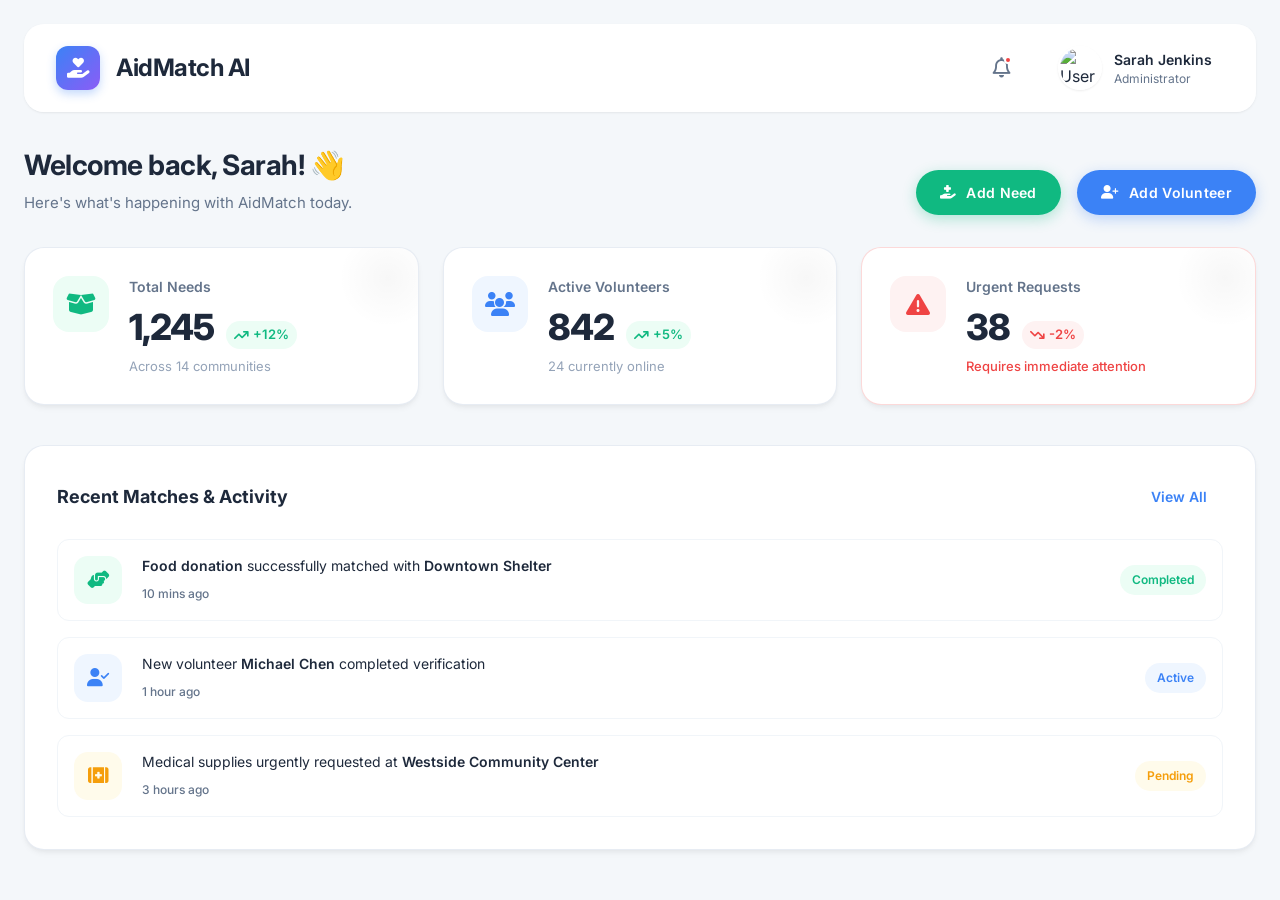
==== index.html @ 8512e65d "UI almost done" ====
<!DOCTYPE html>
<html lang="en">

<head>
    <meta charset="UTF-8">
    <meta name="viewport" content="width=device-width, initial-scale=1.0">
    <title>AidMatch AI Dashboard</title>
    <meta name="description" content="Dashboard for AidMatch AI social impact application.">
    <!-- Google Fonts -->
    <link rel="preconnect" href="https://fonts.googleapis.com">
    <link rel="preconnect" href="https://fonts.gstatic.com" crossorigin>
    <link href="https://fonts.googleapis.com/css2?family=Inter:wght@300;400;500;600;700&display=swap" rel="stylesheet">
    <!-- FontAwesome Icons -->
    <link rel="stylesheet" href="https://cdnjs.cloudflare.com/ajax/libs/font-awesome/6.4.0/css/all.min.css">
    <!-- Custom CSS -->
    <link rel="stylesheet" href="styles.css">
</head>

<body>
    <div class="dashboard-container">
        <!-- Dashboard Header -->
        <header class="dashboard-header">
            <div class="logo">
                <div class="logo-icon-bg">
                    <i class="fa-solid fa-hand-holding-heart icon-logo"></i>
                </div>
                <h1>AidMatch AI</h1>
            </div>
            <div class="header-actions">
                <button class="icon-btn" aria-label="Notifications">
                    <i class="fa-regular fa-bell"></i>
                    <span class="notification-badge"></span>
                </button>
                <div class="user-profile">
                    <img src="https://i.pravatar.cc/150?img=47" alt="User Avatar" class="avatar">
                    <div class="user-info">
                        <span class="user-name">Sarah Jenkins</span>
                        <span class="user-role">Administrator</span>
                    </div>
                </div>
            </div>
        </header>

        <!-- Main Content Area -->
        <main class="dashboard-main">
            <div class="main-header">
                <div class="greeting">
                    <h2>Welcome back, Sarah! 👋</h2>
                    <p>Here's what's happening with AidMatch today.</p>
                </div>
                <div class="action-buttons">
                    <a href="add-need.html" class="btn btn-secondary" style="text-decoration: none;">
                        <i class="fa-solid fa-hand-holding-medical"></i> Add Need
                    </a>
                    <a href="add-volunteer.html" class="btn btn-primary" style="text-decoration: none;">
                        <i class="fa-solid fa-user-plus"></i> Add Volunteer
                    </a>
                </div>
            </div>

            <!-- Statistics Cards -->
            <div class="cards-grid">
                <!-- Card 1: Total Needs -->
                <a href="needs-list.html" class="stat-card" style="text-decoration: none; color: inherit;">
                    <div class="card-icon need-icon">
                        <i class="fa-solid fa-box-open"></i>
                    </div>
                    <div class="card-content">
                        <h3>Total Needs</h3>
                        <div class="stat-row">
                            <p class="stat-number">1,245</p>
                            <span class="stat-trend positive">
                                <i class="fa-solid fa-arrow-trend-up"></i> +12%
                            </span>
                        </div>
                        <p class="stat-subtitle">Across 14 communities</p>
                    </div>
                </a>

                <!-- Card 2: Active Volunteers -->
                <div class="stat-card">
                    <div class="card-icon volunteer-icon">
                        <i class="fa-solid fa-users"></i>
                    </div>
                    <div class="card-content">
                        <h3>Active Volunteers</h3>
                        <div class="stat-row">
                            <p class="stat-number">842</p>
                            <span class="stat-trend positive">
                                <i class="fa-solid fa-arrow-trend-up"></i> +5%
                            </span>
                        </div>
                        <p class="stat-subtitle">24 currently online</p>
                    </div>
                </div>

                <!-- Card 3: Urgent Requests -->
                <div class="stat-card urgent-card">
                    <div class="card-icon urgent-icon">
                        <i class="fa-solid fa-triangle-exclamation"></i>
                    </div>
                    <div class="card-content">
                        <h3>Urgent Requests</h3>
                        <div class="stat-row">
                            <p class="stat-number">38</p>
                            <span class="stat-trend negative">
                                <i class="fa-solid fa-arrow-trend-down"></i> -2%
                            </span>
                        </div>
                        <p class="stat-subtitle text-danger">Requires immediate attention</p>
                    </div>
                </div>
            </div>

            <!-- Recent Activity Area -->
            <div class="dashboard-content-area">
                <div class="section-header">
                    <h3>Recent Matches & Activity</h3>
                    <a href="needs-list.html" class="btn-text" style="text-decoration: none;">View All</a>
                </div>
                <ul class="activity-list">
                    <li>
                        <div class="activity-icon match"><i class="fa-solid fa-handshake-angle"></i></div>
                        <div class="activity-details">
                            <p><strong>Food donation</strong> successfully matched with <strong>Downtown
                                    Shelter</strong></p>
                            <span class="time">10 mins ago</span>
                        </div>
                        <div class="activity-status status-completed">Completed</div>
                    </li>
                    <li>
                        <div class="activity-icon new"><i class="fa-solid fa-user-check"></i></div>
                        <div class="activity-details">
                            <p>New volunteer <strong>Michael Chen</strong> completed verification</p>
                            <span class="time">1 hour ago</span>
                        </div>
                        <div class="activity-status status-active">Active</div>
                    </li>
                    <li>
                        <div class="activity-icon warning"><i class="fa-solid fa-kit-medical"></i></div>
                        <div class="activity-details">
                            <p>Medical supplies urgently requested at <strong>Westside Community Center</strong></p>
                            <span class="time">3 hours ago</span>
                        </div>
                        <div class="activity-status status-pending">Pending</div>
                    </li>
                </ul>
            </div>
        </main>
    </div>
    <script src="script.js"></script>
</body>

</html>
---- styles.css ----
:root {
    /* Soft, Modern Color Palette */
    --bg-color: #f4f7fa;
    --card-bg: #ffffff;
    
    /* Text Colors */
    --text-main: #1e293b;
    --text-muted: #64748b;
    --text-light: #94a3b8;
    
    /* Brand Colors */
    --primary: #3b82f6; /* Modern Blue */
    --primary-hover: #2563eb;
    --primary-light: #eff6ff;
    
    --secondary: #10b981; /* Soft Emerald Green for Needs */
    --secondary-hover: #059669;
    --secondary-light: #ecfdf5;
    
    /* Status Colors */
    --success: #10b981;
    --success-bg: #ecfdf5;
    --warning: #f59e0b;
    --warning-bg: #fffbeb;
    --danger: #ef4444;
    --danger-bg: #fef2f2;
    --info: #3b82f6;
    --info-bg: #eff6ff;

    /* Shadows & Effects */
    --shadow-sm: 0 1px 3px rgba(0,0,0,0.05), 0 1px 2px rgba(0,0,0,0.03);
    --shadow-md: 0 4px 6px -1px rgba(0,0,0,0.05), 0 2px 4px -1px rgba(0,0,0,0.03);
    --shadow-lg: 0 10px 15px -3px rgba(0,0,0,0.05), 0 4px 6px -2px rgba(0,0,0,0.02);
    --shadow-hover: 0 20px 25px -5px rgba(0,0,0,0.08), 0 10px 10px -5px rgba(0,0,0,0.04);
    
    /* Layout */
    --radius-md: 12px;
    --radius-lg: 20px;
    --radius-full: 9999px;
    --transition: all 0.3s cubic-bezier(0.4, 0, 0.2, 1);
}

* {
    margin: 0;
    padding: 0;
    box-sizing: border-box;
}

body {
    font-family: 'Inter', -apple-system, BlinkMacSystemFont, sans-serif;
    background-color: var(--bg-color);
    color: var(--text-main);
    line-height: 1.5;
    -webkit-font-smoothing: antialiased;
    -moz-osx-font-smoothing: grayscale;
}

.dashboard-container {
    max-width: 1280px;
    margin: 0 auto;
    padding: 24px;
    min-height: 100vh;
    display: flex;
    flex-direction: column;
}

/* Header Styles */
.dashboard-header {
    background-color: var(--card-bg);
    border-radius: var(--radius-lg);
    padding: 16px 32px;
    display: flex;
    justify-content: space-between;
    align-items: center;
    box-shadow: var(--shadow-sm);
    margin-bottom: 32px;
    position: sticky;
    top: 24px;
    z-index: 10;
    backdrop-filter: blur(10px);
    background-color: rgba(255, 255, 255, 0.95);
}

.logo {
    display: flex;
    align-items: center;
    gap: 16px;
}

.logo-icon-bg {
    background: linear-gradient(135deg, var(--primary), #8b5cf6);
    width: 44px;
    height: 44px;
    border-radius: var(--radius-md);
    display: flex;
    justify-content: center;
    align-items: center;
    box-shadow: 0 4px 10px rgba(59, 130, 246, 0.3);
}

.icon-logo {
    font-size: 20px;
    color: white;
}

.logo h1 {
    font-size: 24px;
    font-weight: 700;
    color: var(--text-main);
    letter-spacing: -0.5px;
}

.header-actions {
    display: flex;
    align-items: center;
    gap: 24px;
}

.icon-btn {
    background: transparent;
    border: none;
    color: var(--text-muted);
    font-size: 20px;
    cursor: pointer;
    position: relative;
    transition: var(--transition);
    width: 40px;
    height: 40px;
    border-radius: 50%;
    display: flex;
    align-items: center;
    justify-content: center;
}

.icon-btn:hover {
    background-color: var(--bg-color);
    color: var(--primary);
}

.notification-badge {
    position: absolute;
    top: 8px;
    right: 10px;
    width: 8px;
    height: 8px;
    background-color: var(--danger);
    border-radius: 50%;
    border: 2px solid var(--card-bg);
}

.user-profile {
    display: flex;
    align-items: center;
    gap: 12px;
    cursor: pointer;
    padding: 6px 12px;
    border-radius: var(--radius-full);
    transition: var(--transition);
}

.user-profile:hover {
    background-color: var(--bg-color);
}

.avatar {
    width: 44px;
    height: 44px;
    border-radius: 50%;
    object-fit: cover;
    border: 2px solid white;
    box-shadow: var(--shadow-sm);
}

.user-info {
    display: flex;
    flex-direction: column;
}

.user-name {
    font-weight: 600;
    font-size: 14px;
    color: var(--text-main);
}

.user-role {
    font-size: 12px;
    color: var(--text-muted);
}

/* Main Content Styles */
.main-header {
    display: flex;
    justify-content: space-between;
    align-items: flex-end;
    margin-bottom: 32px;
}

.greeting h2 {
    font-size: 28px;
    font-weight: 700;
    margin-bottom: 6px;
    letter-spacing: -0.5px;
}

.greeting p {
    color: var(--text-muted);
    font-size: 15px;
}

.action-buttons {
    display: flex;
    gap: 16px;
}

.btn {
    padding: 12px 24px;
    border: none;
    border-radius: var(--radius-full);
    font-weight: 600;
    font-size: 14px;
    cursor: pointer;
    display: flex;
    align-items: center;
    gap: 10px;
    transition: var(--transition);
    font-family: inherit;
    letter-spacing: 0.3px;
}

.btn:active {
    transform: scale(0.96);
}

.btn-primary {
    background-color: var(--primary);
    color: white;
    box-shadow: 0 4px 14px rgba(59, 130, 246, 0.3);
}

.btn-primary:hover {
    background-color: var(--primary-hover);
    box-shadow: 0 6px 20px rgba(59, 130, 246, 0.4);
    transform: translateY(-2px);
}

.btn-secondary {
    background-color: var(--secondary);
    color: white;
    box-shadow: 0 4px 14px rgba(16, 185, 129, 0.3);
}

.btn-secondary:hover {
    background-color: var(--secondary-hover);
    box-shadow: 0 6px 20px rgba(16, 185, 129, 0.4);
    transform: translateY(-2px);
}

.btn-text {
    background: transparent;
    border: none;
    color: var(--primary);
    font-weight: 600;
    cursor: pointer;
    font-size: 14px;
    padding: 8px 16px;
    border-radius: var(--radius-md);
    transition: var(--transition);
}

.btn-text:hover {
    background-color: var(--primary-light);
}

/* Cards Grid */
.cards-grid {
    display: grid;
    grid-template-columns: repeat(auto-fit, minmax(320px, 1fr));
    gap: 24px;
    margin-bottom: 40px;
}

.stat-card {
    background-color: var(--card-bg);
    border-radius: var(--radius-lg);
    padding: 28px;
    display: flex;
    align-items: flex-start;
    gap: 20px;
    box-shadow: var(--shadow-md);
    transition: var(--transition);
    border: 1px solid rgba(226, 232, 240, 0.8);
    position: relative;
    overflow: hidden;
}

/* Decorative background glow */
.stat-card::before {
    content: '';
    position: absolute;
    top: -20px;
    right: -20px;
    width: 100px;
    height: 100px;
    border-radius: 50%;
    background: radial-gradient(circle, rgba(0,0,0,0.03) 0%, rgba(255,255,255,0) 70%);
    z-index: 0;
}

.stat-card:hover {
    transform: translateY(-5px);
    box-shadow: var(--shadow-hover);
    border-color: var(--primary-light);
}

.card-icon {
    width: 56px;
    height: 56px;
    border-radius: 16px;
    display: flex;
    justify-content: center;
    align-items: center;
    font-size: 24px;
    position: relative;
    z-index: 1;
}

.need-icon {
    background-color: var(--secondary-light);
    color: var(--secondary);
}

.volunteer-icon {
    background-color: var(--info-bg);
    color: var(--info);
}

.urgent-icon {
    background-color: var(--danger-bg);
    color: var(--danger);
}

.card-content {
    flex: 1;
    position: relative;
    z-index: 1;
}

.card-content h3 {
    font-size: 14px;
    color: var(--text-muted);
    font-weight: 600;
    margin-bottom: 12px;
}

.stat-row {
    display: flex;
    align-items: baseline;
    gap: 12px;
    margin-bottom: 8px;
}

.stat-number {
    font-size: 36px;
    font-weight: 800;
    color: var(--text-main);
    line-height: 1;
    letter-spacing: -1px;
}

.stat-trend {
    font-size: 13px;
    font-weight: 600;
    display: flex;
    align-items: center;
    gap: 4px;
    padding: 4px 8px;
    border-radius: var(--radius-full);
}

.stat-trend.positive {
    background-color: var(--success-bg);
    color: var(--success);
}

.stat-trend.negative {
    background-color: var(--danger-bg);
    color: var(--danger);
}

.stat-subtitle {
    font-size: 13px;
    color: var(--text-light);
}

.text-danger {
    color: var(--danger);
    font-weight: 500;
}

/* Specific styling for urgent card */
.urgent-card {
    border: 1px solid rgba(239, 68, 68, 0.2);
}

/* Recent Activity Area */
.dashboard-content-area {
    background-color: var(--card-bg);
    border-radius: var(--radius-lg);
    padding: 32px;
    box-shadow: var(--shadow-md);
    border: 1px solid rgba(226, 232, 240, 0.8);
}

.section-header {
    display: flex;
    justify-content: space-between;
    align-items: center;
    margin-bottom: 24px;
}

.section-header h3 {
    font-size: 18px;
    font-weight: 700;
    color: var(--text-main);
}

.activity-list {
    list-style: none;
    display: flex;
    flex-direction: column;
    gap: 16px;
}

.activity-list li {
    display: flex;
    align-items: center;
    gap: 20px;
    padding: 16px;
    border-radius: var(--radius-md);
    border: 1px solid #f1f5f9;
    transition: var(--transition);
}

.activity-list li:hover {
    background-color: var(--bg-color);
    transform: translateX(4px);
    border-color: #e2e8f0;
}

.activity-icon {
    width: 48px;
    height: 48px;
    border-radius: 14px;
    display: flex;
    justify-content: center;
    align-items: center;
    font-size: 18px;
    flex-shrink: 0;
}

.activity-icon.match {
    background-color: var(--success-bg);
    color: var(--success);
}

.activity-icon.new {
    background-color: var(--info-bg);
    color: var(--info);
}

.activity-icon.warning {
    background-color: var(--warning-bg);
    color: var(--warning);
}

.activity-details {
    flex: 1;
}

.activity-details p {
    font-size: 14px;
    color: var(--text-main);
    margin-bottom: 4px;
    line-height: 1.4;
}

.activity-details p strong {
    font-weight: 600;
    color: var(--text-main);
}

.activity-details .time {
    font-size: 12px;
    color: var(--text-muted);
    font-weight: 500;
}

.activity-status {
    font-size: 12px;
    font-weight: 600;
    padding: 6px 12px;
    border-radius: var(--radius-full);
}

.status-completed {
    background-color: var(--success-bg);
    color: var(--success);
}

.status-active {
    background-color: var(--info-bg);
    color: var(--info);
}

.status-pending {
    background-color: var(--warning-bg);
    color: var(--warning);
}

/* Form Styles */
.form-page-container {
    max-width: 800px;
}

.back-link {
    color: var(--text-muted);
    font-size: 20px;
    margin-right: 8px;
    transition: var(--transition);
    text-decoration: none;
    display: flex;
    align-items: center;
    justify-content: center;
    width: 40px;
    height: 40px;
    border-radius: 50%;
}

.back-link:hover {
    background-color: var(--bg-color);
    color: var(--primary);
}

.text-secondary {
    color: var(--secondary);
}

.text-primary {
    color: var(--primary);
}

.form-main {
    display: flex;
    justify-content: center;
}

.form-card {
    background-color: var(--card-bg);
    border-radius: var(--radius-lg);
    padding: 40px;
    box-shadow: var(--shadow-md);
    width: 100%;
    border: 1px solid rgba(226, 232, 240, 0.8);
    animation: slideUp 0.5s cubic-bezier(0.4, 0, 0.2, 1);
}

@keyframes slideUp {
    from { opacity: 0; transform: translateY(20px); }
    to { opacity: 1; transform: translateY(0); }
}

.form-header {
    margin-bottom: 32px;
    text-align: center;
}

.form-header h2 {
    font-size: 24px;
    font-weight: 700;
    margin-bottom: 8px;
    display: flex;
    align-items: center;
    justify-content: center;
    gap: 12px;
}

.form-header p {
    color: var(--text-muted);
}

.custom-form {
    display: flex;
    flex-direction: column;
    gap: 24px;
}

.form-group {
    display: flex;
    flex-direction: column;
    gap: 8px;
}

.form-group label {
    font-weight: 600;
    font-size: 14px;
    color: var(--text-main);
}

.custom-form input,
.custom-form textarea,
.custom-form select {
    width: 100%;
    padding: 14px 16px;
    border-radius: var(--radius-md);
    border: 1px solid #cbd5e1;
    background-color: #f8fafc;
    font-family: inherit;
    font-size: 15px;
    color: var(--text-main);
    transition: var(--transition);
}

.custom-form select {
    appearance: none;
    background-image: url("data:image/svg+xml,%3Csvg xmlns='http://www.w3.org/2000/svg' width='16' height='16' viewBox='0 0 24 24' fill='none' stroke='%2364748b' stroke-width='2' stroke-linecap='round' stroke-linejoin='round'%3E%3Cpolyline points='6 9 12 15 18 9'%3E%3C/polyline%3E%3C/svg%3E");
    background-repeat: no-repeat;
    background-position: right 16px center;
    padding-right: 48px;
    cursor: pointer;
}

.custom-form input:focus,
.custom-form textarea:focus,
.custom-form select:focus {
    outline: none;
    border-color: var(--primary);
    background-color: #ffffff;
    box-shadow: 0 0 0 3px var(--primary-light);
}

.input-with-icon {
    position: relative;
}

.input-with-icon i {
    position: absolute;
    left: 16px;
    top: 50%;
    transform: translateY(-50%);
    color: var(--text-muted);
}

.input-with-icon input,
.input-with-icon select {
    padding-left: 44px;
}

.custom-form textarea {
    resize: vertical;
    min-height: 120px;
}

.form-actions {
    display: flex;
    justify-content: flex-end;
    gap: 16px;
    margin-top: 16px;
    padding-top: 24px;
    border-top: 1px solid #f1f5f9;
}

.btn-outline {
    background-color: transparent;
    color: var(--text-muted);
    border: 1px solid #cbd5e1;
    text-decoration: none;
}

.btn-outline:hover {
    background-color: #f1f5f9;
    color: var(--text-main);
}

/* Lists and Grids */
.list-controls {
    display: flex;
    gap: 16px;
    margin-bottom: 24px;
}

.search-box {
    flex: 1;
    position: relative;
}

.search-box i {
    position: absolute;
    left: 16px;
    top: 50%;
    transform: translateY(-50%);
    color: var(--text-muted);
}

.search-box input {
    width: 100%;
    padding: 12px 16px 12px 44px;
    border-radius: var(--radius-md);
    border: 1px solid #cbd5e1;
    background-color: var(--card-bg);
    font-family: inherit;
    font-size: 14px;
    transition: var(--transition);
}

.search-box input:focus {
    outline: none;
    border-color: var(--primary);
    box-shadow: 0 0 0 3px var(--primary-light);
}

.filter-box .filter-select {
    padding: 12px 40px 12px 16px;
    border-radius: var(--radius-md);
    border: 1px solid #cbd5e1;
    background-color: var(--card-bg);
    font-family: inherit;
    font-size: 14px;
    color: var(--text-main);
    appearance: none;
    background-image: url("data:image/svg+xml,%3Csvg xmlns='http://www.w3.org/2000/svg' width='16' height='16' viewBox='0 0 24 24' fill='none' stroke='%2364748b' stroke-width='2' stroke-linecap='round' stroke-linejoin='round'%3E%3Cpolyline points='6 9 12 15 18 9'%3E%3C/polyline%3E%3C/svg%3E");
    background-repeat: no-repeat;
    background-position: right 16px center;
    cursor: pointer;
}

.needs-grid {
    display: grid;
    grid-template-columns: repeat(auto-fill, minmax(340px, 1fr));
    gap: 24px;
    margin-bottom: 40px;
}

.need-card {
    background-color: var(--card-bg);
    border-radius: var(--radius-lg);
    padding: 24px;
    box-shadow: var(--shadow-sm);
    border: 1px solid #e2e8f0;
    transition: var(--transition);
    display: flex;
    flex-direction: column;
    animation: slideUp 0.4s cubic-bezier(0.4, 0, 0.2, 1) backwards;
}

.need-card:nth-child(1) { animation-delay: 0.05s; }
.need-card:nth-child(2) { animation-delay: 0.1s; }
.need-card:nth-child(3) { animation-delay: 0.15s; }
.need-card:nth-child(4) { animation-delay: 0.2s; }

.need-card:hover {
    transform: translateY(-4px);
    box-shadow: var(--shadow-md);
    border-color: #cbd5e1;
}

.need-card-header {
    display: flex;
    justify-content: space-between;
    align-items: center;
    margin-bottom: 16px;
}

.priority-badge {
    font-size: 12px;
    font-weight: 600;
    padding: 4px 10px;
    border-radius: var(--radius-full);
}

.priority-high {
    background-color: var(--danger-bg);
    color: var(--danger);
}

.priority-medium {
    background-color: var(--warning-bg);
    color: var(--warning);
}

.priority-low {
    background-color: var(--success-bg);
    color: var(--success);
}

.time-posted {
    font-size: 12px;
    color: var(--text-light);
}

.need-card-body {
    flex: 1;
    margin-bottom: 20px;
}

.need-description {
    font-size: 15px;
    color: var(--text-main);
    line-height: 1.5;
    margin-bottom: 16px;
    font-weight: 500;
}

.need-location {
    display: flex;
    align-items: center;
    gap: 8px;
    color: var(--text-muted);
    font-size: 13px;
}

.need-location i {
    color: var(--secondary);
}

.need-card-footer {
    display: flex;
    gap: 12px;
    border-top: 1px solid #f1f5f9;
    padding-top: 16px;
}

.btn-sm {
    padding: 8px 16px;
    font-size: 13px;
    flex: 1;
    justify-content: center;
}

/* Responsive */
@media (max-width: 900px) {
    .main-header {
        flex-direction: column;
        align-items: flex-start;
        gap: 20px;
    }
    
    .action-buttons {
        width: 100%;
    }
    
    .btn {
        flex: 1;
        justify-content: center;
    }
}

@media (max-width: 640px) {
    .dashboard-header {
        padding: 16px;
        flex-direction: column;
        gap: 16px;
    }
    
    .action-buttons {
        flex-direction: column;
    }
    
    .cards-grid {
        grid-template-columns: 1fr;
    }
    
    .activity-list li {
        flex-direction: column;
        align-items: flex-start;
        gap: 12px;
    }
    
    .activity-status {
        align-self: flex-start;
        margin-left: 68px; /* align with text */
    }
}
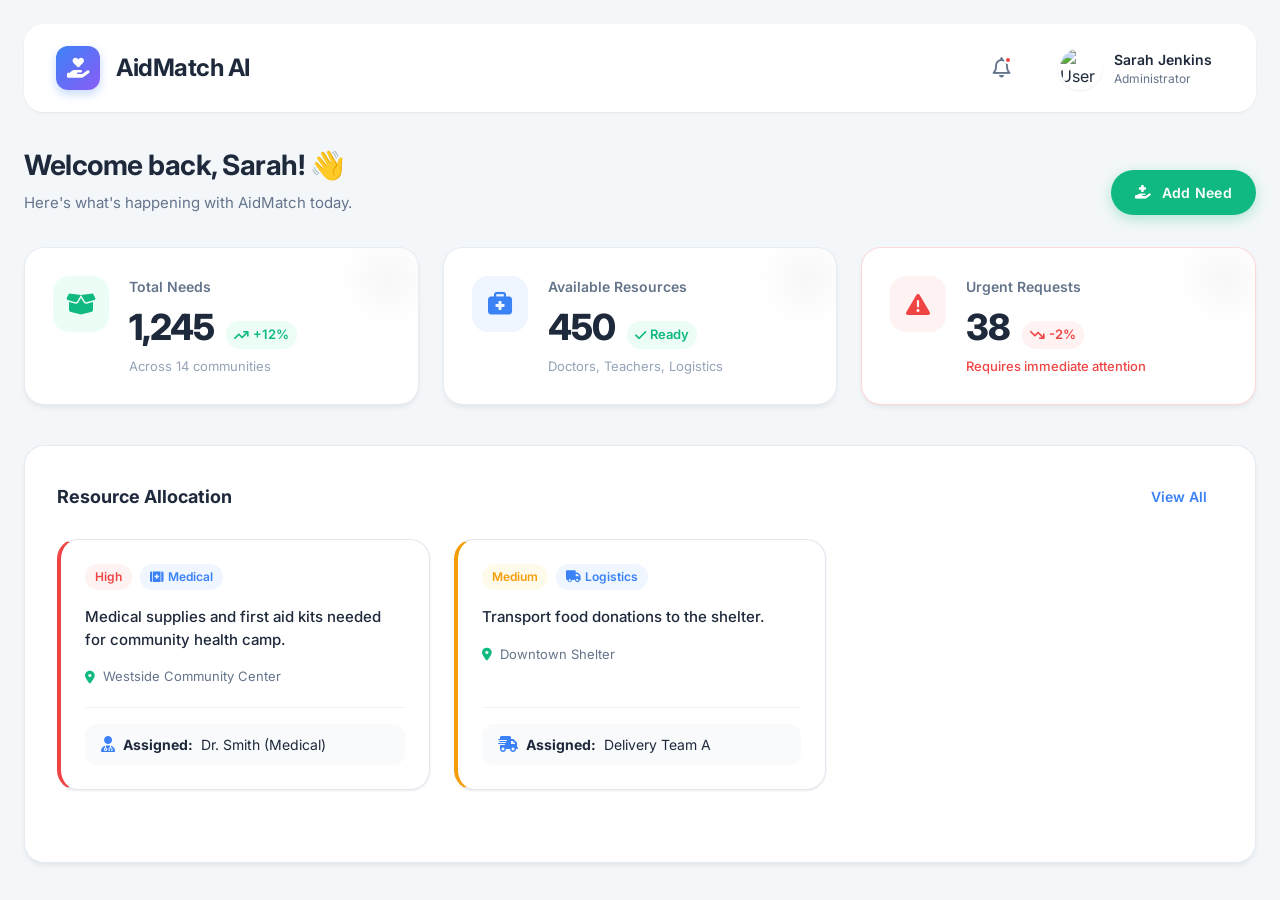
==== commit 677e6b89: "Improved UI" ====
--- a/index.html
+++ b/index.html
@@ -52,9 +52,6 @@
                     <a href="add-need.html" class="btn btn-secondary" style="text-decoration: none;">
                         <i class="fa-solid fa-hand-holding-medical"></i> Add Need
                     </a>
-                    <a href="add-volunteer.html" class="btn btn-primary" style="text-decoration: none;">
-                        <i class="fa-solid fa-user-plus"></i> Add Volunteer
-                    </a>
                 </div>
             </div>
 
@@ -77,20 +74,20 @@
                     </div>
                 </a>
 
-                <!-- Card 2: Active Volunteers -->
+                <!-- Card 2: Available Resources -->
                 <div class="stat-card">
-                    <div class="card-icon volunteer-icon">
-                        <i class="fa-solid fa-users"></i>
+                    <div class="card-icon resource-icon">
+                        <i class="fa-solid fa-briefcase-medical"></i>
                     </div>
                     <div class="card-content">
-                        <h3>Active Volunteers</h3>
+                        <h3>Available Resources</h3>
                         <div class="stat-row">
-                            <p class="stat-number">842</p>
+                            <p class="stat-number">450</p>
                             <span class="stat-trend positive">
-                                <i class="fa-solid fa-arrow-trend-up"></i> +5%
+                                <i class="fa-solid fa-check"></i> Ready
                             </span>
                         </div>
-                        <p class="stat-subtitle">24 currently online</p>
+                        <p class="stat-subtitle">Doctors, Teachers, Logistics</p>
                     </div>
                 </div>
 
@@ -112,39 +109,53 @@
                 </div>
             </div>
 
-            <!-- Recent Activity Area -->
+            <!-- Resource Allocation Area -->
             <div class="dashboard-content-area">
                 <div class="section-header">
-                    <h3>Recent Matches & Activity</h3>
+                    <h3>Resource Allocation</h3>
                     <a href="needs-list.html" class="btn-text" style="text-decoration: none;">View All</a>
                 </div>
-                <ul class="activity-list">
-                    <li>
-                        <div class="activity-icon match"><i class="fa-solid fa-handshake-angle"></i></div>
-                        <div class="activity-details">
-                            <p><strong>Food donation</strong> successfully matched with <strong>Downtown
-                                    Shelter</strong></p>
-                            <span class="time">10 mins ago</span>
+                <div class="needs-grid">
+                    <div class="need-card priority-high-border">
+                        <div class="need-card-header">
+                            <div class="header-badges">
+                                <span class="priority-badge priority-high">High</span>
+                                <span class="category-badge"><i class="fa-solid fa-kit-medical"></i> Medical</span>
+                            </div>
                         </div>
-                        <div class="activity-status status-completed">Completed</div>
-                    </li>
-                    <li>
-                        <div class="activity-icon new"><i class="fa-solid fa-user-check"></i></div>
-                        <div class="activity-details">
-                            <p>New volunteer <strong>Michael Chen</strong> completed verification</p>
-                            <span class="time">1 hour ago</span>
+                        <div class="need-card-body">
+                            <p class="need-description">Medical supplies and first aid kits needed for community health camp.</p>
+                            <div class="need-location">
+                                <i class="fa-solid fa-location-dot"></i> Westside Community Center
+                            </div>
                         </div>
-                        <div class="activity-status status-active">Active</div>
-                    </li>
-                    <li>
-                        <div class="activity-icon warning"><i class="fa-solid fa-kit-medical"></i></div>
-                        <div class="activity-details">
-                            <p>Medical supplies urgently requested at <strong>Westside Community Center</strong></p>
-                            <span class="time">3 hours ago</span>
+                        <div class="need-card-footer">
+                            <div class="assigned-resource">
+                                <i class="fa-solid fa-user-doctor"></i> <strong>Assigned:</strong> Dr. Smith (Medical)
+                            </div>
                         </div>
-                        <div class="activity-status status-pending">Pending</div>
-                    </li>
-                </ul>
+                    </div>
+                    
+                    <div class="need-card priority-medium-border">
+                        <div class="need-card-header">
+                            <div class="header-badges">
+                                <span class="priority-badge priority-medium">Medium</span>
+                                <span class="category-badge"><i class="fa-solid fa-truck"></i> Logistics</span>
+                            </div>
+                        </div>
+                        <div class="need-card-body">
+                            <p class="need-description">Transport food donations to the shelter.</p>
+                            <div class="need-location">
+                                <i class="fa-solid fa-location-dot"></i> Downtown Shelter
+                            </div>
+                        </div>
+                        <div class="need-card-footer">
+                            <div class="assigned-resource">
+                                <i class="fa-solid fa-truck-fast"></i> <strong>Assigned:</strong> Delivery Team A
+                            </div>
+                        </div>
+                    </div>
+                </div>
             </div>
         </main>
     </div>
--- a/styles.css
+++ b/styles.css
@@ -329,7 +329,7 @@
     color: var(--secondary);
 }
 
-.volunteer-icon {
+.resource-icon {
     background-color: var(--info-bg);
     color: var(--info);
 }
@@ -836,6 +836,53 @@
     justify-content: center;
 }
 
+/* Allocation and Results Specifics */
+.header-badges {
+    display: flex;
+    gap: 8px;
+    align-items: center;
+}
+
+.category-badge {
+    font-size: 12px;
+    font-weight: 600;
+    padding: 4px 10px;
+    border-radius: var(--radius-full);
+    background-color: var(--primary-light);
+    color: var(--primary);
+    display: flex;
+    align-items: center;
+    gap: 4px;
+}
+
+.assigned-resource {
+    background-color: #f8fafc;
+    padding: 10px 16px;
+    border-radius: var(--radius-md);
+    font-size: 14px;
+    color: var(--text-main);
+    display: flex;
+    align-items: center;
+    gap: 8px;
+    width: 100%;
+}
+
+.assigned-resource i {
+    color: var(--primary);
+    font-size: 16px;
+}
+
+/* Priority Borders */
+.priority-high-border {
+    border-left: 4px solid var(--danger) !important;
+}
+.priority-medium-border {
+    border-left: 4px solid var(--warning) !important;
+}
+.priority-low-border {
+    border-left: 4px solid var(--success) !important;
+}
+
 /* Responsive */
 @media (max-width: 900px) {
     .main-header {
